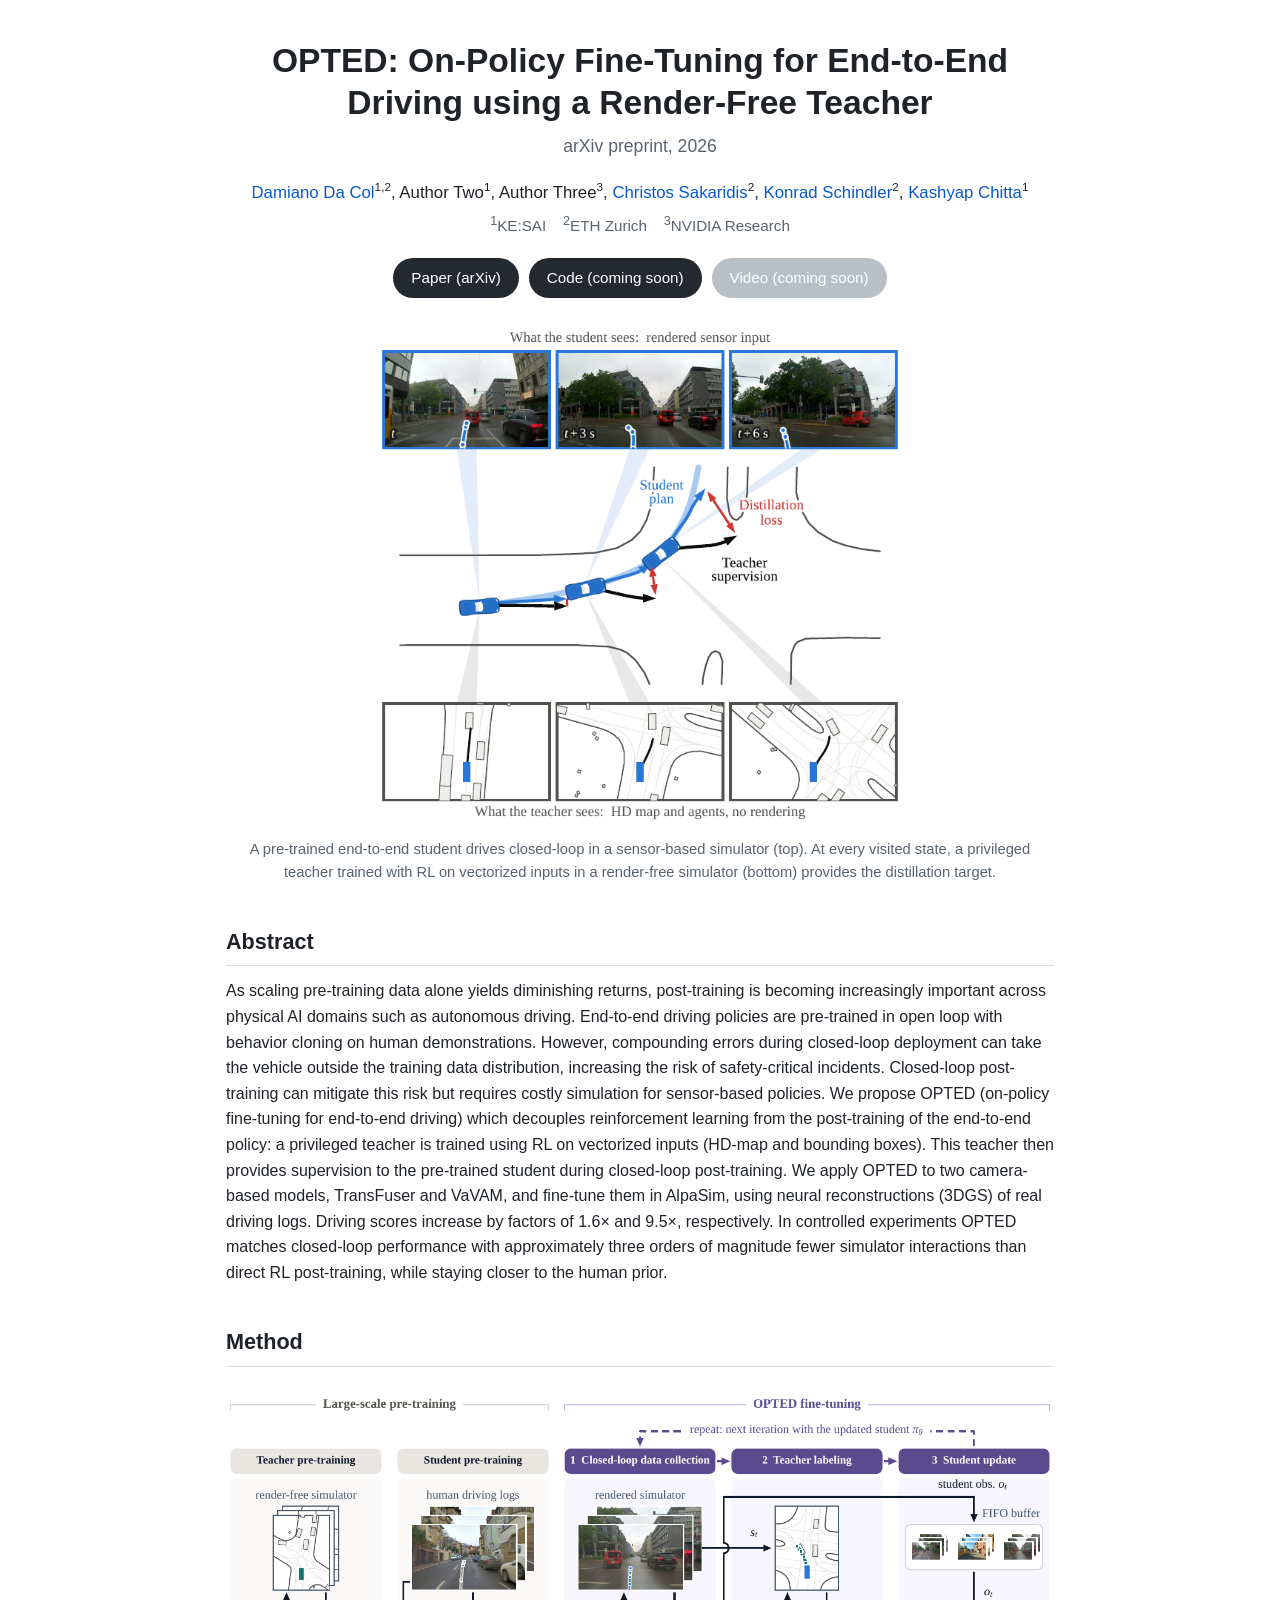
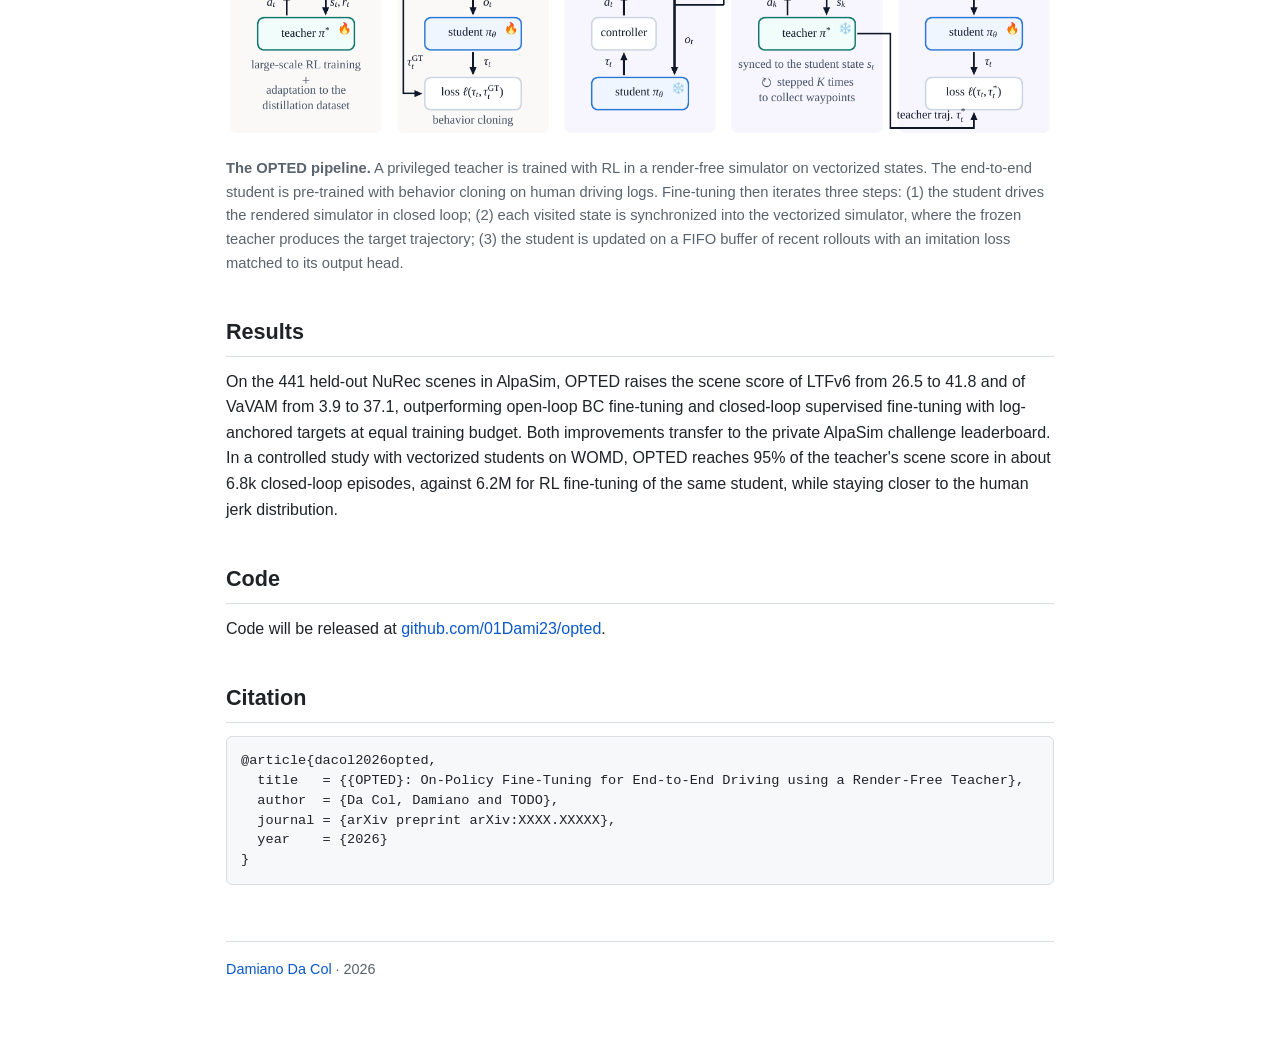
==== opted/index.html @ 7a25f063 "Personal site skeleton with OPTED project page" ====
<!DOCTYPE html>
<html lang="en">
<head>
  <meta charset="utf-8">
  <meta name="viewport" content="width=device-width, initial-scale=1">
  <title>OPTED: On-Policy Fine-Tuning for End-to-End Driving using a Render-Free Teacher</title>
  <meta name="description" content="OPTED decouples reinforcement learning from the post-training of end-to-end driving policies: a privileged teacher trained with RL on vectorized inputs supervises a pre-trained sensor-based student during closed-loop fine-tuning.">
  <meta property="og:title" content="OPTED: On-Policy Fine-Tuning for End-to-End Driving using a Render-Free Teacher">
  <meta property="og:description" content="A render-free RL teacher supervises closed-loop fine-tuning of camera-based driving policies.">
  <meta property="og:image" content="https://01dami23.github.io/opted/static/teaser.png">
  <meta property="og:type" content="website">
  <link rel="stylesheet" href="../assets/style.css">
</head>
<body>
<div class="container">

  <div class="center">
    <h1 class="title">OPTED: On-Policy Fine-Tuning for End-to-End Driving using a Render-Free Teacher</h1>
    <div class="venue">arXiv preprint, 2026</div>

    <!-- TODO: final author list, order and affiliations -->
    <div class="authors">
      <a href="https://01dami23.github.io/">Damiano Da Col</a><sup>1,2</sup>,
      Author Two<sup>1</sup>,
      Author Three<sup>3</sup>,
      <a href="#">Christos Sakaridis</a><sup>2</sup>,
      <a href="#">Konrad Schindler</a><sup>2</sup>,
      <a href="https://kashyap7x.github.io/">Kashyap Chitta</a><sup>1</sup>
    </div>
    <div class="affil">
      <sup>1</sup>KE:SAI &nbsp;&nbsp; <sup>2</sup>ETH Zurich &nbsp;&nbsp; <sup>3</sup>NVIDIA Research
    </div>

    <div class="buttons">
      <!-- TODO: replace with the arXiv abs link once assigned -->
      <a class="btn" href="https://arxiv.org/abs/XXXX.XXXXX">Paper (arXiv)</a>
      <a class="btn" href="https://github.com/01Dami23/opted">Code (coming soon)</a>
      <a class="btn disabled" href="#">Video (coming soon)</a>
    </div>
  </div>

  <figure class="center">
    <img src="static/teaser.png" alt="OPTED overview: rendered sensor input seen by the student on top, HD map and agents seen by the teacher below" style="max-width: 520px;">
    <figcaption>
      A pre-trained end-to-end student drives closed-loop in a sensor-based simulator (top).
      At every visited state, a privileged teacher trained with RL on vectorized inputs in a render-free simulator (bottom) provides the distillation target.
    </figcaption>
  </figure>

  <h2>Abstract</h2>
  <p>
    As scaling pre-training data alone yields diminishing returns, post-training is becoming increasingly important across physical AI domains such as autonomous driving.
    End-to-end driving policies are pre-trained in open loop with behavior cloning on human demonstrations.
    However, compounding errors during closed-loop deployment can take the vehicle outside the training data distribution, increasing the risk of safety-critical incidents.
    Closed-loop post-training can mitigate this risk but requires costly simulation for sensor-based policies.
    We propose OPTED (on-policy fine-tuning for end-to-end driving) which decouples reinforcement learning from the post-training of the end-to-end policy:
    a privileged teacher is trained using RL on vectorized inputs (HD-map and bounding boxes).
    This teacher then provides supervision to the pre-trained student during closed-loop post-training.
    We apply OPTED to two camera-based models, TransFuser and VaVAM, and fine-tune them in AlpaSim, using neural reconstructions (3DGS) of real driving logs.
    Driving scores increase by factors of 1.6&times; and 9.5&times;, respectively.
    In controlled experiments OPTED matches closed-loop performance with approximately three orders of magnitude fewer simulator interactions than direct RL post-training, while staying closer to the human prior.
  </p>

  <h2>Method</h2>
  <figure>
    <img src="static/pipeline.png" alt="The OPTED pipeline: teacher and student pre-training, then iterated closed-loop data collection, teacher labeling and student update">
    <figcaption>
      <b>The OPTED pipeline.</b> A privileged teacher is trained with RL in a render-free simulator on vectorized states.
      The end-to-end student is pre-trained with behavior cloning on human driving logs.
      Fine-tuning then iterates three steps: (1) the student drives the rendered simulator in closed loop;
      (2) each visited state is synchronized into the vectorized simulator, where the frozen teacher produces the target trajectory;
      (3) the student is updated on a FIFO buffer of recent rollouts with an imitation loss matched to its output head.
    </figcaption>
  </figure>

  <h2>Results</h2>
  <p>
    On the 441 held-out NuRec scenes in AlpaSim, OPTED raises the scene score of LTFv6 from 26.5 to 41.8 and of VaVAM from 3.9 to 37.1,
    outperforming open-loop BC fine-tuning and closed-loop supervised fine-tuning with log-anchored targets at equal training budget.
    Both improvements transfer to the private AlpaSim challenge leaderboard.
    In a controlled study with vectorized students on WOMD, OPTED reaches 95% of the teacher's scene score in about 6.8k closed-loop episodes,
    against 6.2M for RL fine-tuning of the same student, while staying closer to the human jerk distribution.
  </p>
  <!-- TODO: add the results table / sample-efficiency figure and the ICRA video once available -->

  <h2>Code</h2>
  <p>
    Code will be released at <a href="https://github.com/01Dami23/opted">github.com/01Dami23/opted</a>.
    <!-- TODO: confirm the repository name -->
  </p>

  <h2>Citation</h2>
  <pre id="bibtex">@article{dacol2026opted,
  title   = {{OPTED}: On-Policy Fine-Tuning for End-to-End Driving using a Render-Free Teacher},
  author  = {Da Col, Damiano and TODO},
  journal = {arXiv preprint arXiv:XXXX.XXXXX},
  year    = {2026}
}</pre>

  <footer>
    <a href="../">Damiano Da Col</a> &middot; 2026
  </footer>
</div>
</body>
</html>
---- assets/style.css ----
:root {
  --text: #1f2328;
  --muted: #59636e;
  --link: #0a58ca;
  --border: #d9dee3;
  --bg: #ffffff;
  --code-bg: #f6f8fa;
}
* { box-sizing: border-box; }
html { -webkit-text-size-adjust: 100%; }
body {
  margin: 0;
  background: var(--bg);
  color: var(--text);
  font: 16px/1.6 -apple-system, BlinkMacSystemFont, "Segoe UI", Helvetica, Arial, sans-serif;
}
.container { max-width: 860px; margin: 0 auto; padding: 40px 16px 64px; }
a { color: var(--link); text-decoration: none; }
a:hover { text-decoration: underline; }
h1 { font-size: 2rem; line-height: 1.25; margin: 0 0 8px; font-weight: 600; }
h2 { font-size: 1.35rem; margin: 40px 0 12px; font-weight: 600; border-bottom: 1px solid var(--border); padding-bottom: 6px; }
p { margin: 0 0 14px; }
.muted { color: var(--muted); }
img { max-width: 100%; height: auto; }

/* landing page */
.header { display: flex; gap: 32px; align-items: flex-start; }
.header .bio { flex: 1; }
.header .photo { width: 160px; height: 160px; border-radius: 50%; object-fit: cover; flex-shrink: 0; background: var(--code-bg); border: 1px solid var(--border); }
.links a { margin-right: 14px; white-space: nowrap; }

.pub { display: flex; gap: 20px; margin: 20px 0; }
.pub .thumb { width: 180px; flex-shrink: 0; }
.pub .thumb img { border: 1px solid var(--border); border-radius: 4px; }
.pub .title { font-weight: 600; }
.pub .meta { color: var(--muted); font-size: 0.95rem; }

/* project page */
.center { text-align: center; }
.title { font-size: 2.1rem; }
.venue { font-size: 1.1rem; color: var(--muted); margin-bottom: 18px; }
.authors { margin: 8px 0 4px; font-size: 1.05rem; }
.authors sup { font-size: 0.7em; }
.affil { color: var(--muted); font-size: 0.95rem; margin-bottom: 20px; }
.buttons { display: flex; flex-wrap: wrap; justify-content: center; gap: 10px; margin: 18px 0 32px; }
.btn {
  display: inline-block; padding: 8px 18px; border-radius: 999px;
  background: #24292f; color: #fff; font-size: 0.95rem;
}
.btn:hover { background: #3a4048; text-decoration: none; }
.btn.disabled { background: #b8bfc6; cursor: default; pointer-events: none; }
figure { margin: 24px 0; }
figcaption { color: var(--muted); font-size: 0.92rem; margin-top: 8px; }
pre {
  background: var(--code-bg); border: 1px solid var(--border); border-radius: 6px;
  padding: 14px; overflow-x: auto; font-size: 0.85rem; line-height: 1.45;
}
footer { margin-top: 56px; color: var(--muted); font-size: 0.9rem; border-top: 1px solid var(--border); padding-top: 16px; }

@media (max-width: 600px) {
  .header { flex-direction: column-reverse; align-items: center; text-align: center; }
  .pub { flex-direction: column; }
  .pub .thumb { width: 100%; }
  .title { font-size: 1.6rem; }
}
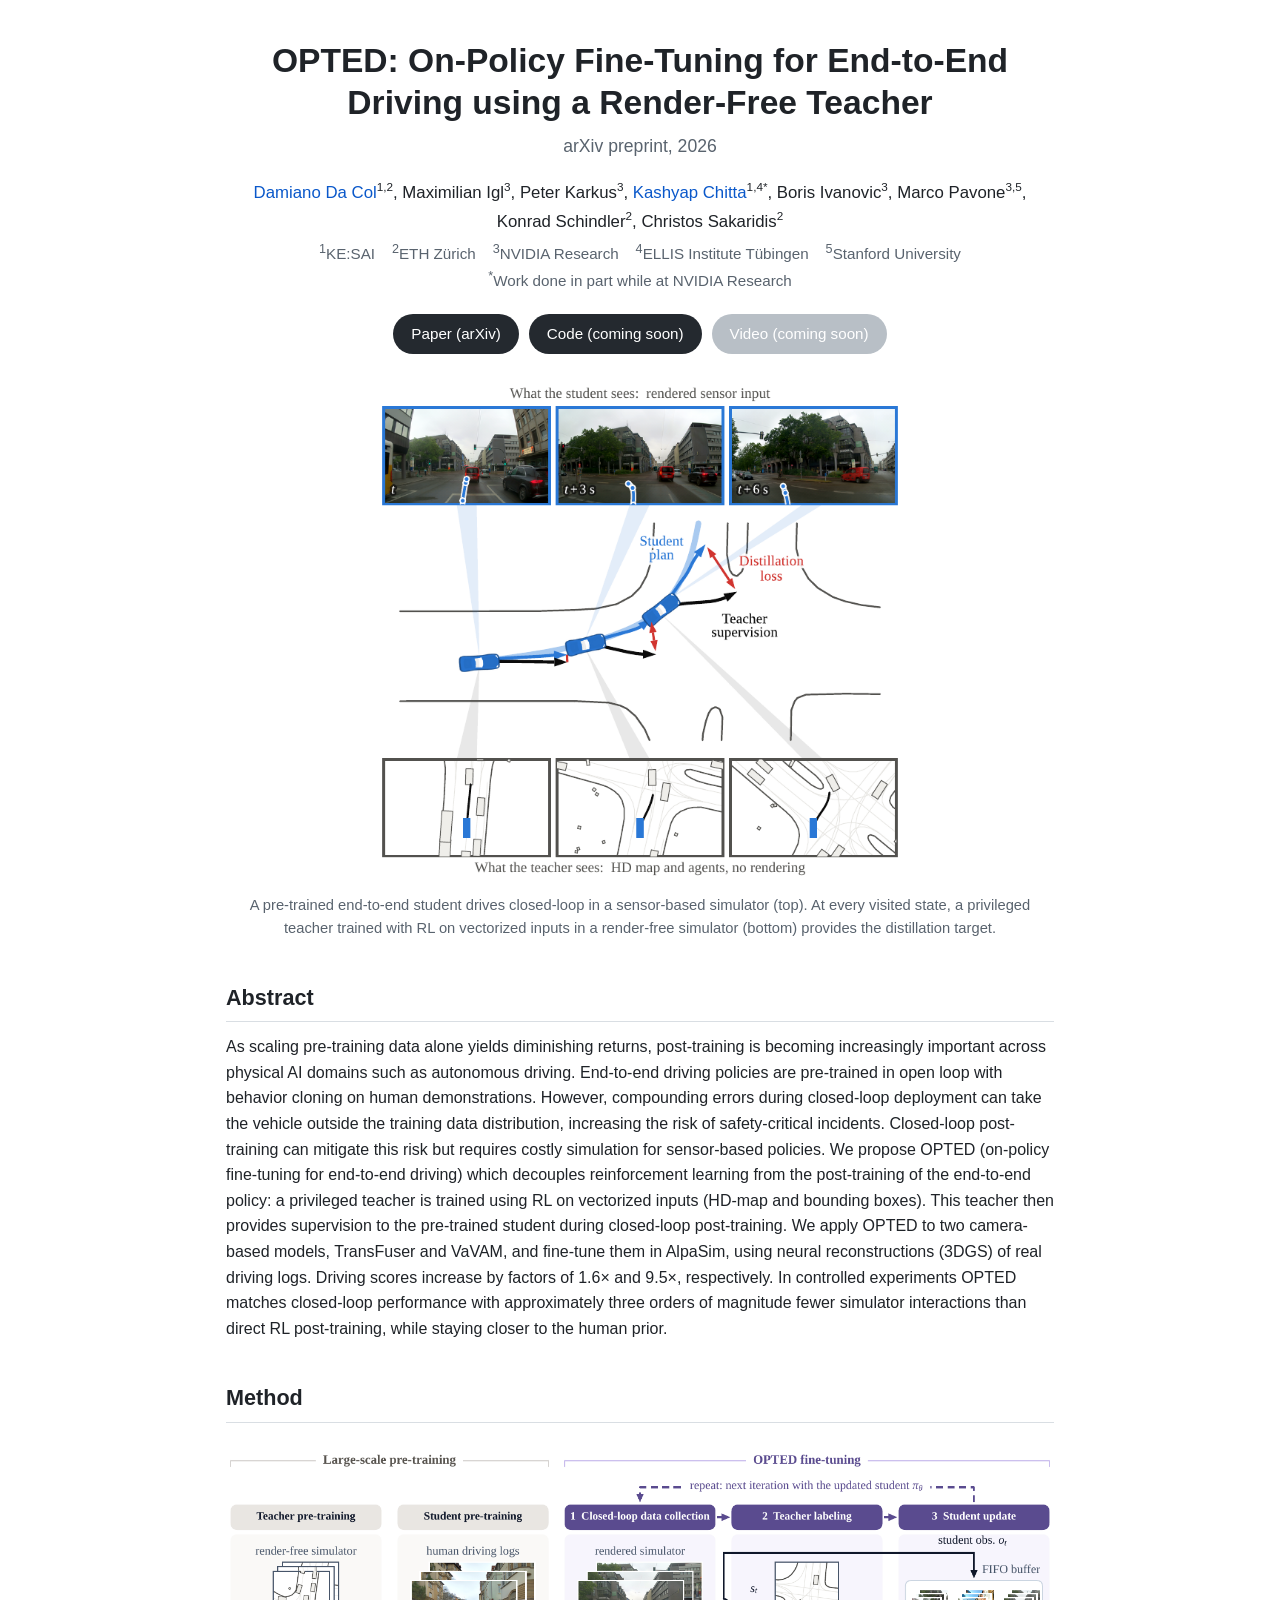
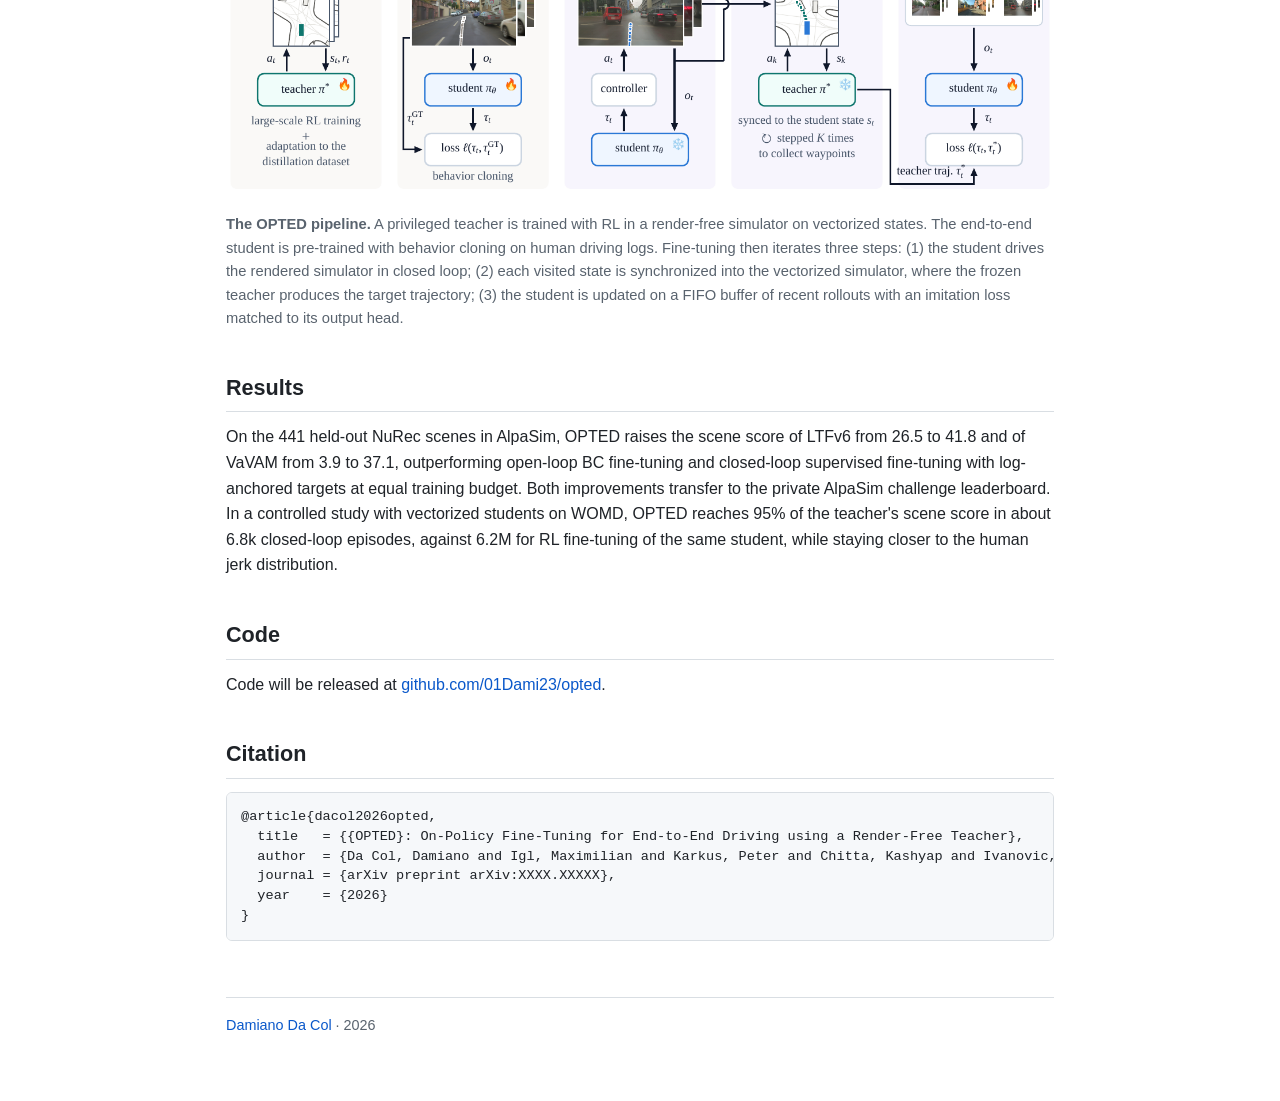
==== commit 467518db: "Add authors and affiliations to OPTED page" ====
--- a/opted/index.html
+++ b/opted/index.html
@@ -18,17 +18,20 @@
     <h1 class="title">OPTED: On-Policy Fine-Tuning for End-to-End Driving using a Render-Free Teacher</h1>
     <div class="venue">arXiv preprint, 2026</div>
 
-    <!-- TODO: final author list, order and affiliations -->
     <div class="authors">
       <a href="https://01dami23.github.io/">Damiano Da Col</a><sup>1,2</sup>,
-      Author Two<sup>1</sup>,
-      Author Three<sup>3</sup>,
-      <a href="#">Christos Sakaridis</a><sup>2</sup>,
-      <a href="#">Konrad Schindler</a><sup>2</sup>,
-      <a href="https://kashyap7x.github.io/">Kashyap Chitta</a><sup>1</sup>
+      Maximilian Igl<sup>3</sup>,
+      Peter Karkus<sup>3</sup>,
+      <a href="https://kashyap7x.github.io/">Kashyap Chitta</a><sup>1,4*</sup>,
+      Boris Ivanovic<sup>3</sup>,
+      Marco Pavone<sup>3,5</sup>,
+      Konrad Schindler<sup>2</sup>,
+      Christos Sakaridis<sup>2</sup>
     </div>
     <div class="affil">
-      <sup>1</sup>KE:SAI &nbsp;&nbsp; <sup>2</sup>ETH Zurich &nbsp;&nbsp; <sup>3</sup>NVIDIA Research
+      <sup>1</sup>KE:SAI &nbsp;&nbsp; <sup>2</sup>ETH Z&uuml;rich &nbsp;&nbsp; <sup>3</sup>NVIDIA Research &nbsp;&nbsp;
+      <sup>4</sup>ELLIS Institute T&uuml;bingen &nbsp;&nbsp; <sup>5</sup>Stanford University<br>
+      <sup>*</sup>Work done in part while at NVIDIA Research
     </div>
 
     <div class="buttons">
@@ -92,7 +95,7 @@
   <h2>Citation</h2>
   <pre id="bibtex">@article{dacol2026opted,
   title   = {{OPTED}: On-Policy Fine-Tuning for End-to-End Driving using a Render-Free Teacher},
-  author  = {Da Col, Damiano and TODO},
+  author  = {Da Col, Damiano and Igl, Maximilian and Karkus, Peter and Chitta, Kashyap and Ivanovic, Boris and Pavone, Marco and Schindler, Konrad and Sakaridis, Christos},
   journal = {arXiv preprint arXiv:XXXX.XXXXX},
   year    = {2026}
 }</pre>
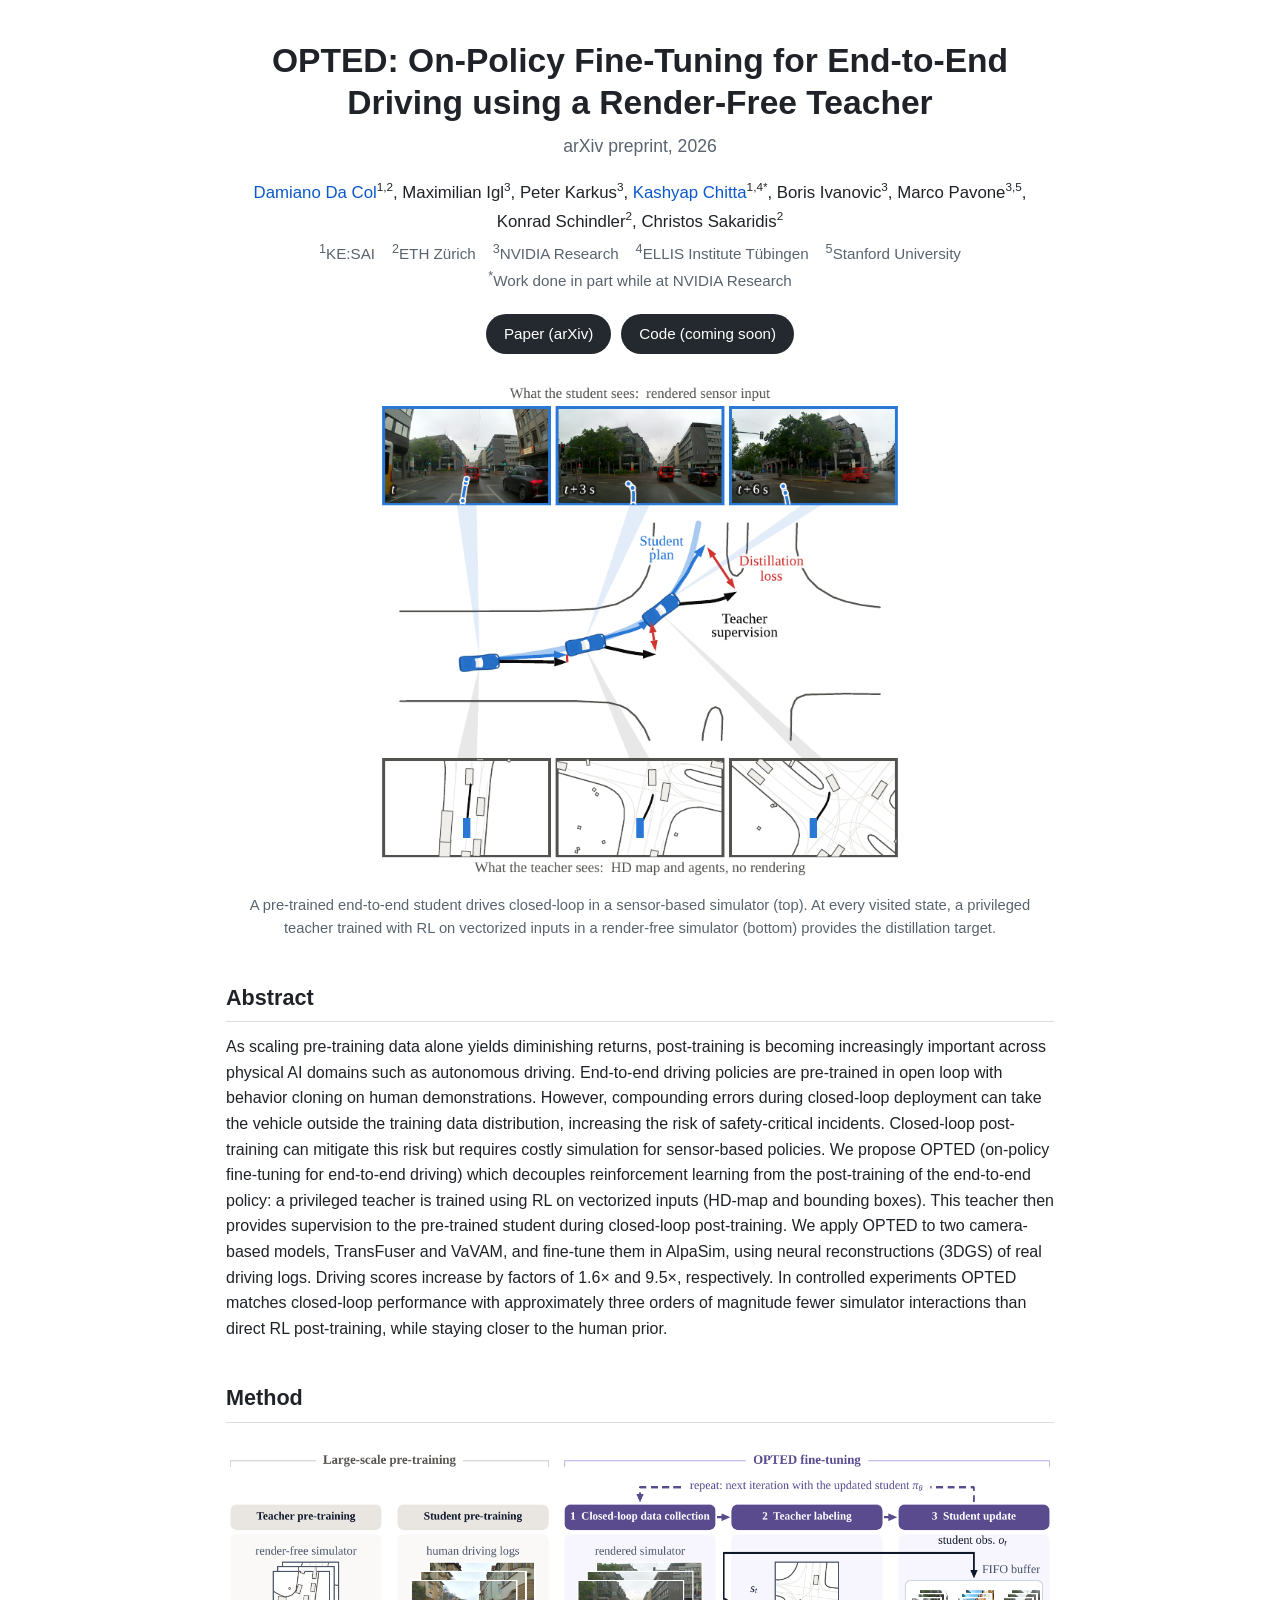
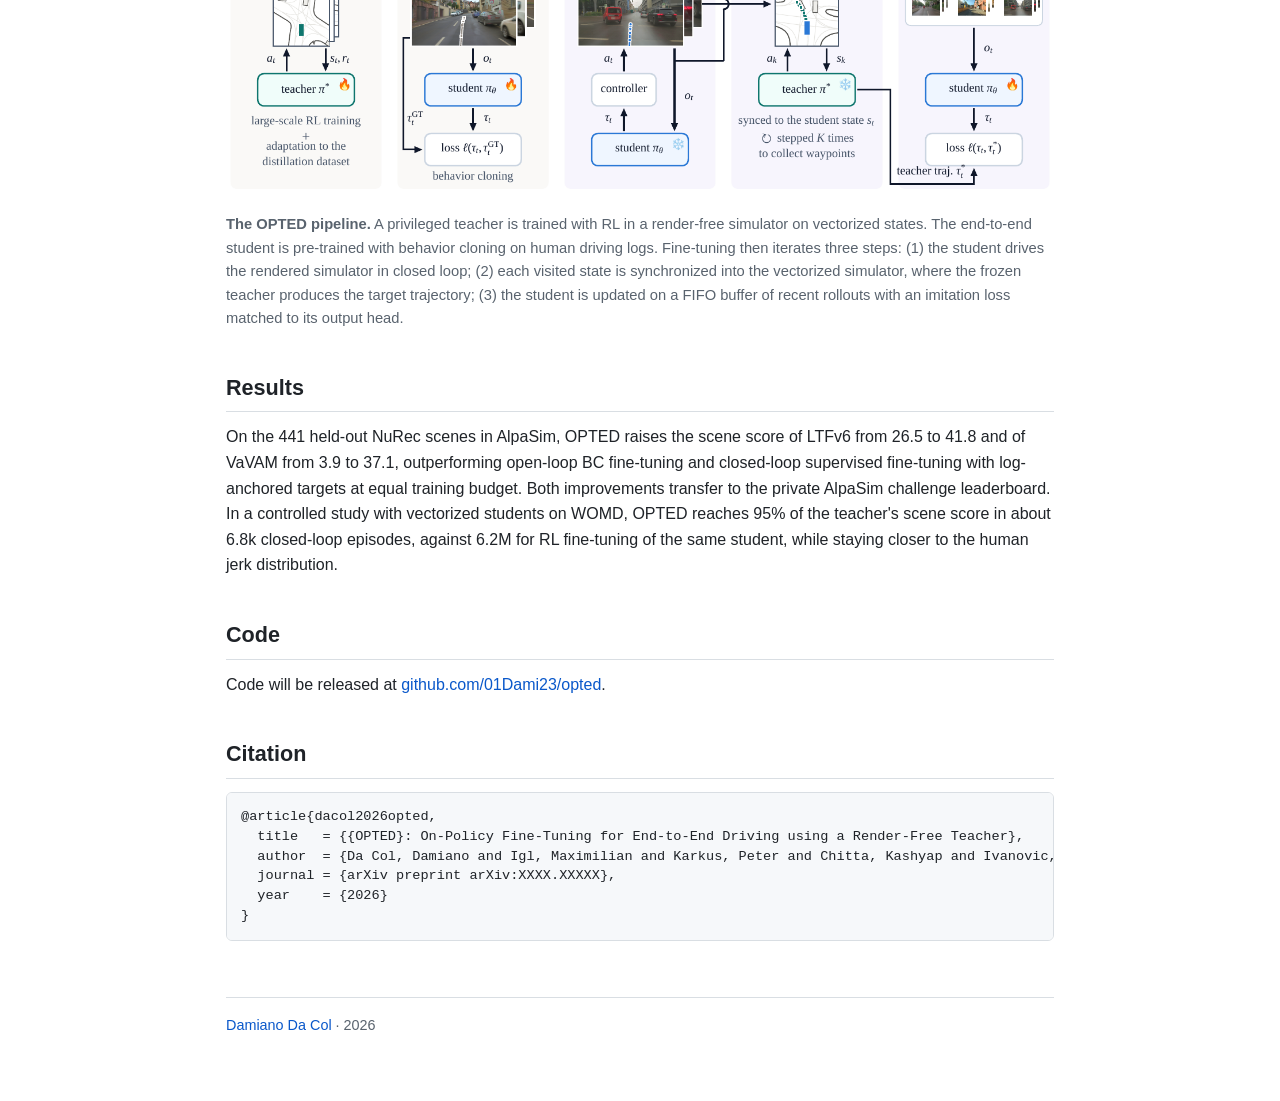
==== commit 6d1d33a9: "Remove video button" ====
--- a/opted/index.html
+++ b/opted/index.html
@@ -38,7 +38,6 @@
       <!-- TODO: replace with the arXiv abs link once assigned -->
       <a class="btn" href="https://arxiv.org/abs/XXXX.XXXXX">Paper (arXiv)</a>
       <a class="btn" href="https://github.com/01Dami23/opted">Code (coming soon)</a>
-      <a class="btn disabled" href="#">Video (coming soon)</a>
     </div>
   </div>
 
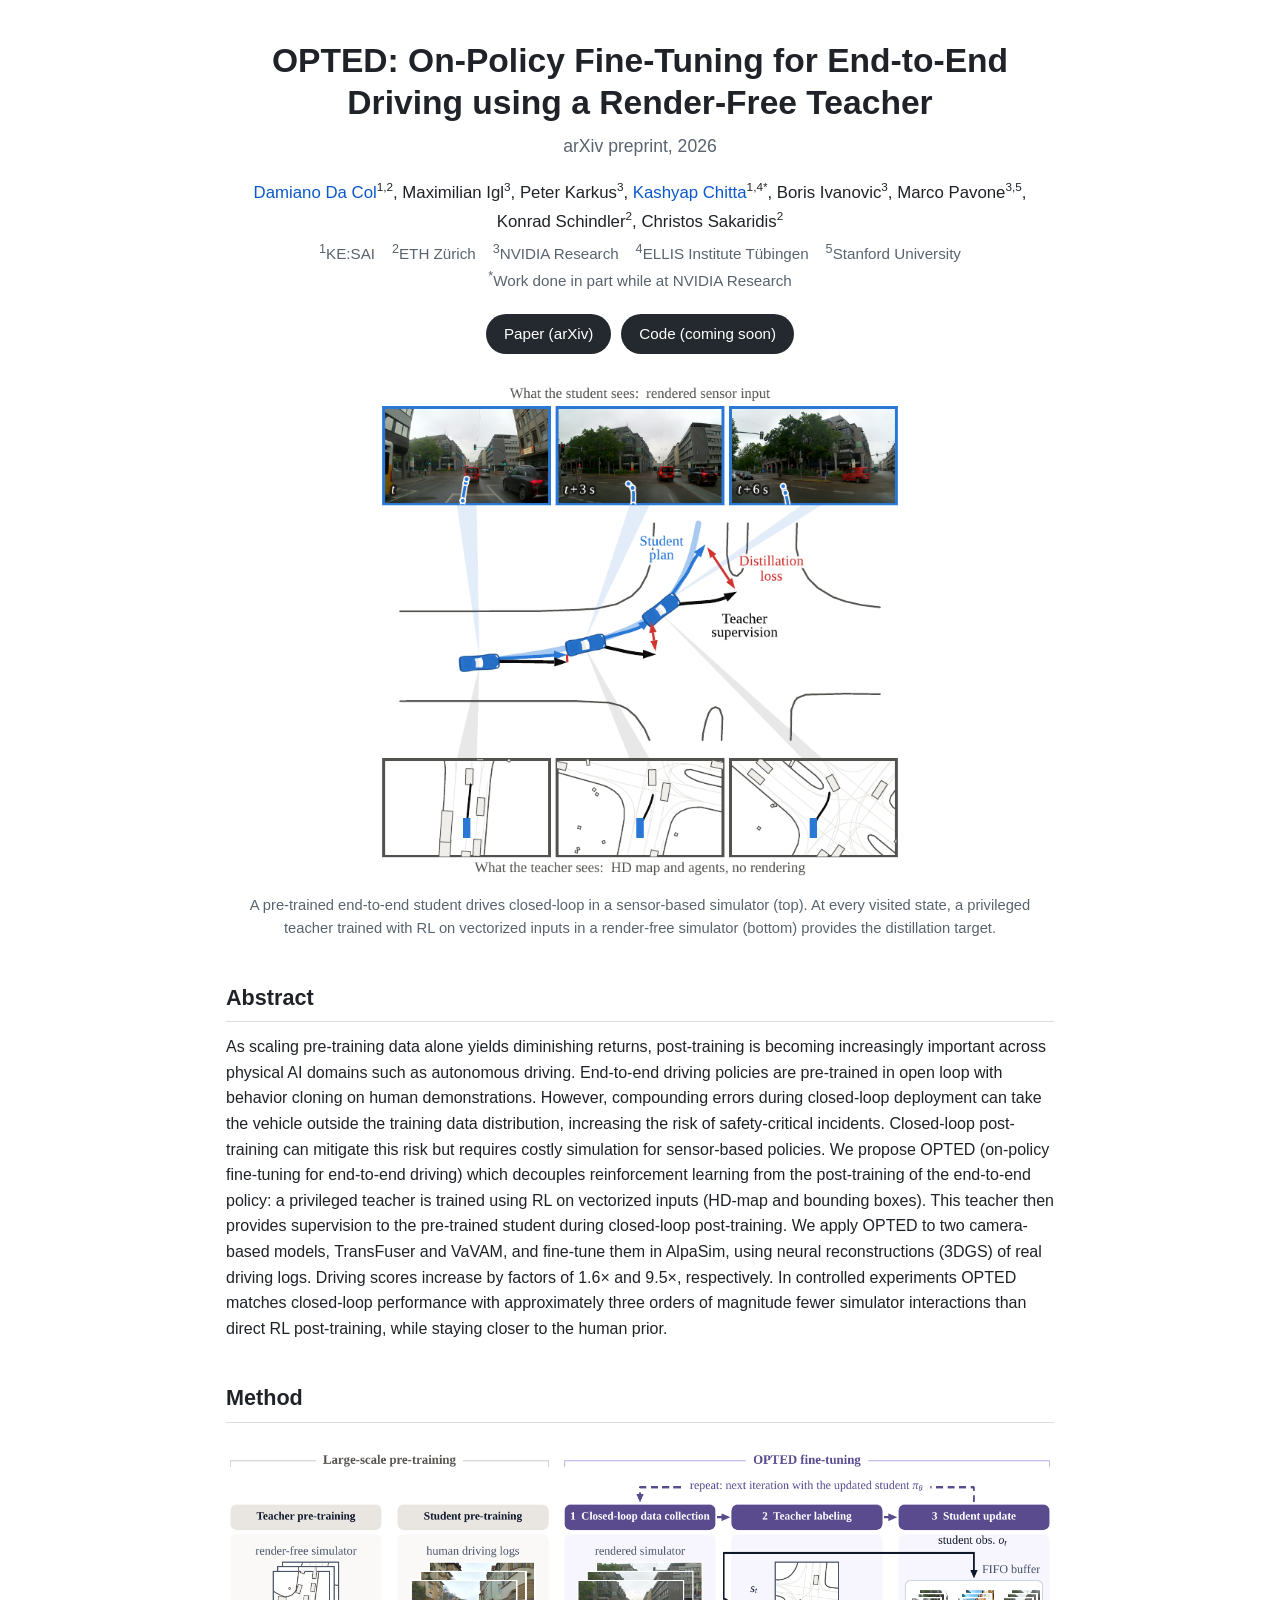
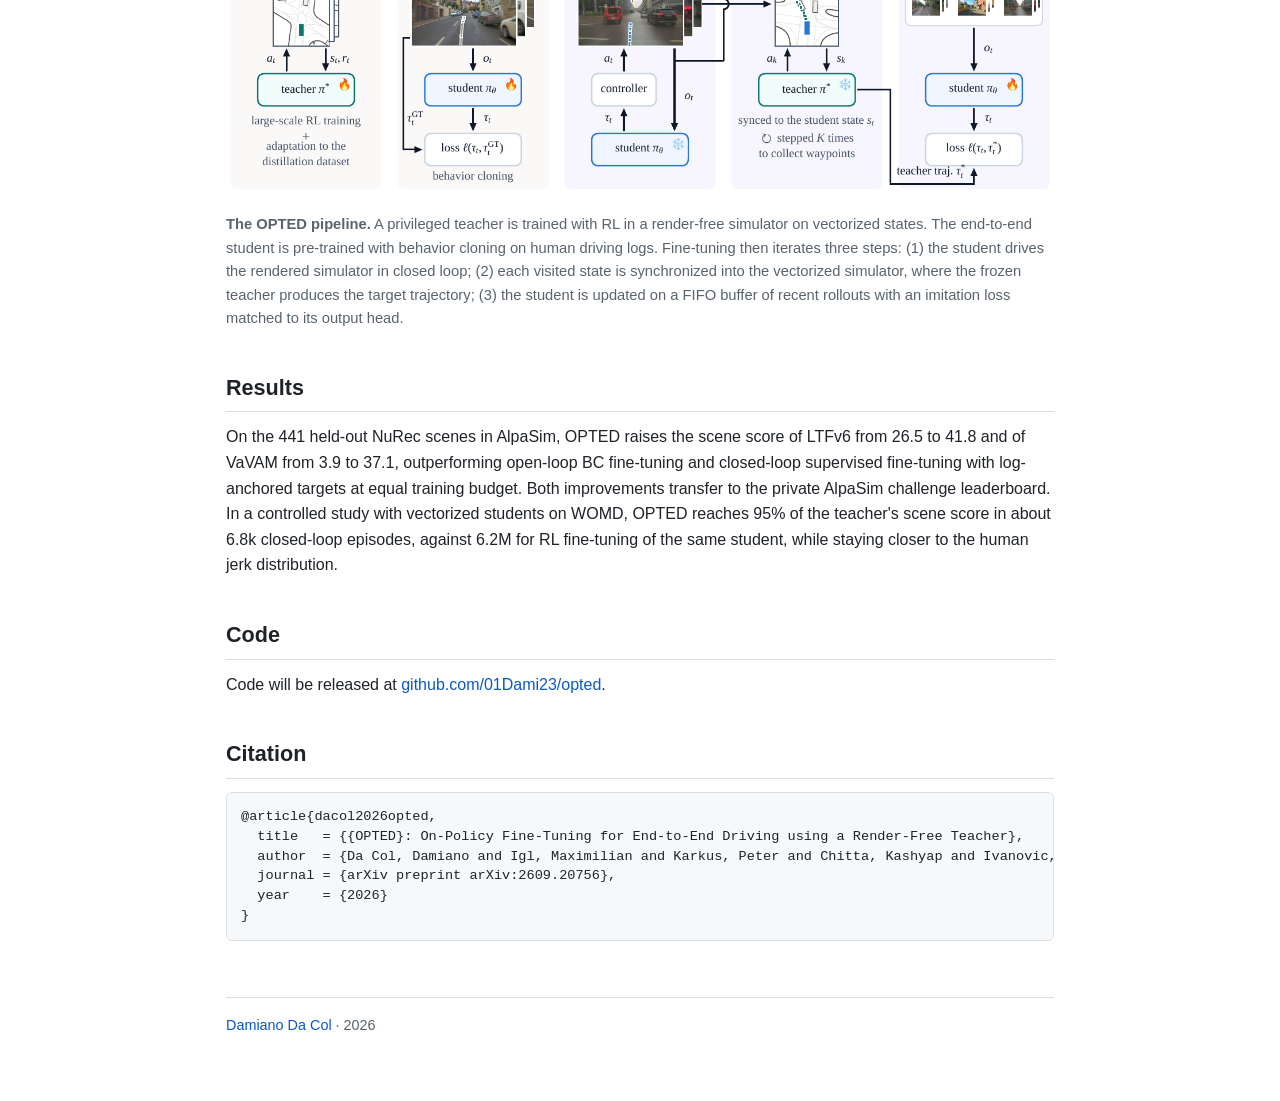
==== commit 22ebdb09: "Link arXiv 2609.20756" ====
--- a/opted/index.html
+++ b/opted/index.html
@@ -35,8 +35,7 @@
     </div>
 
     <div class="buttons">
-      <!-- TODO: replace with the arXiv abs link once assigned -->
-      <a class="btn" href="https://arxiv.org/abs/XXXX.XXXXX">Paper (arXiv)</a>
+      <a class="btn" href="https://arxiv.org/abs/2609.20756">Paper (arXiv)</a>
       <a class="btn" href="https://github.com/01Dami23/opted">Code (coming soon)</a>
     </div>
   </div>
@@ -95,7 +94,7 @@
   <pre id="bibtex">@article{dacol2026opted,
   title   = {{OPTED}: On-Policy Fine-Tuning for End-to-End Driving using a Render-Free Teacher},
   author  = {Da Col, Damiano and Igl, Maximilian and Karkus, Peter and Chitta, Kashyap and Ivanovic, Boris and Pavone, Marco and Schindler, Konrad and Sakaridis, Christos},
-  journal = {arXiv preprint arXiv:XXXX.XXXXX},
+  journal = {arXiv preprint arXiv:2609.20756},
   year    = {2026}
 }</pre>
 
